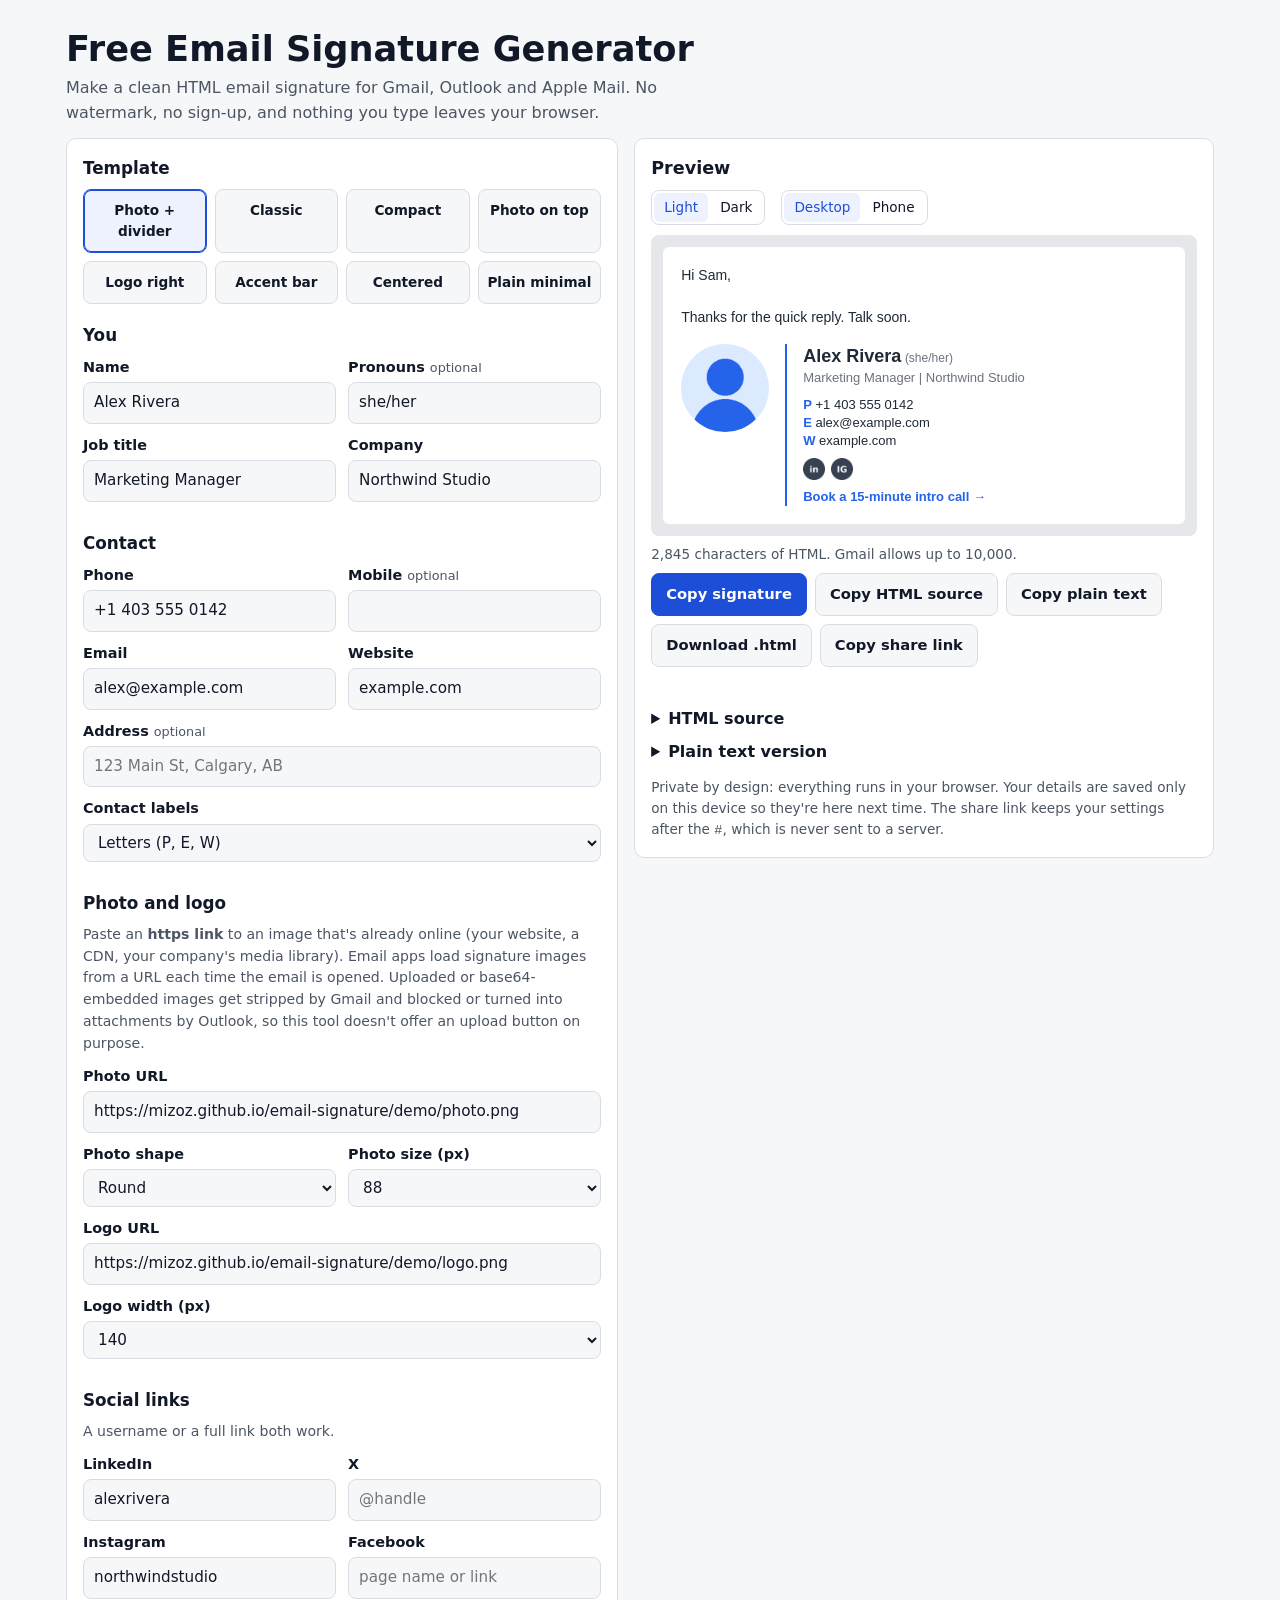
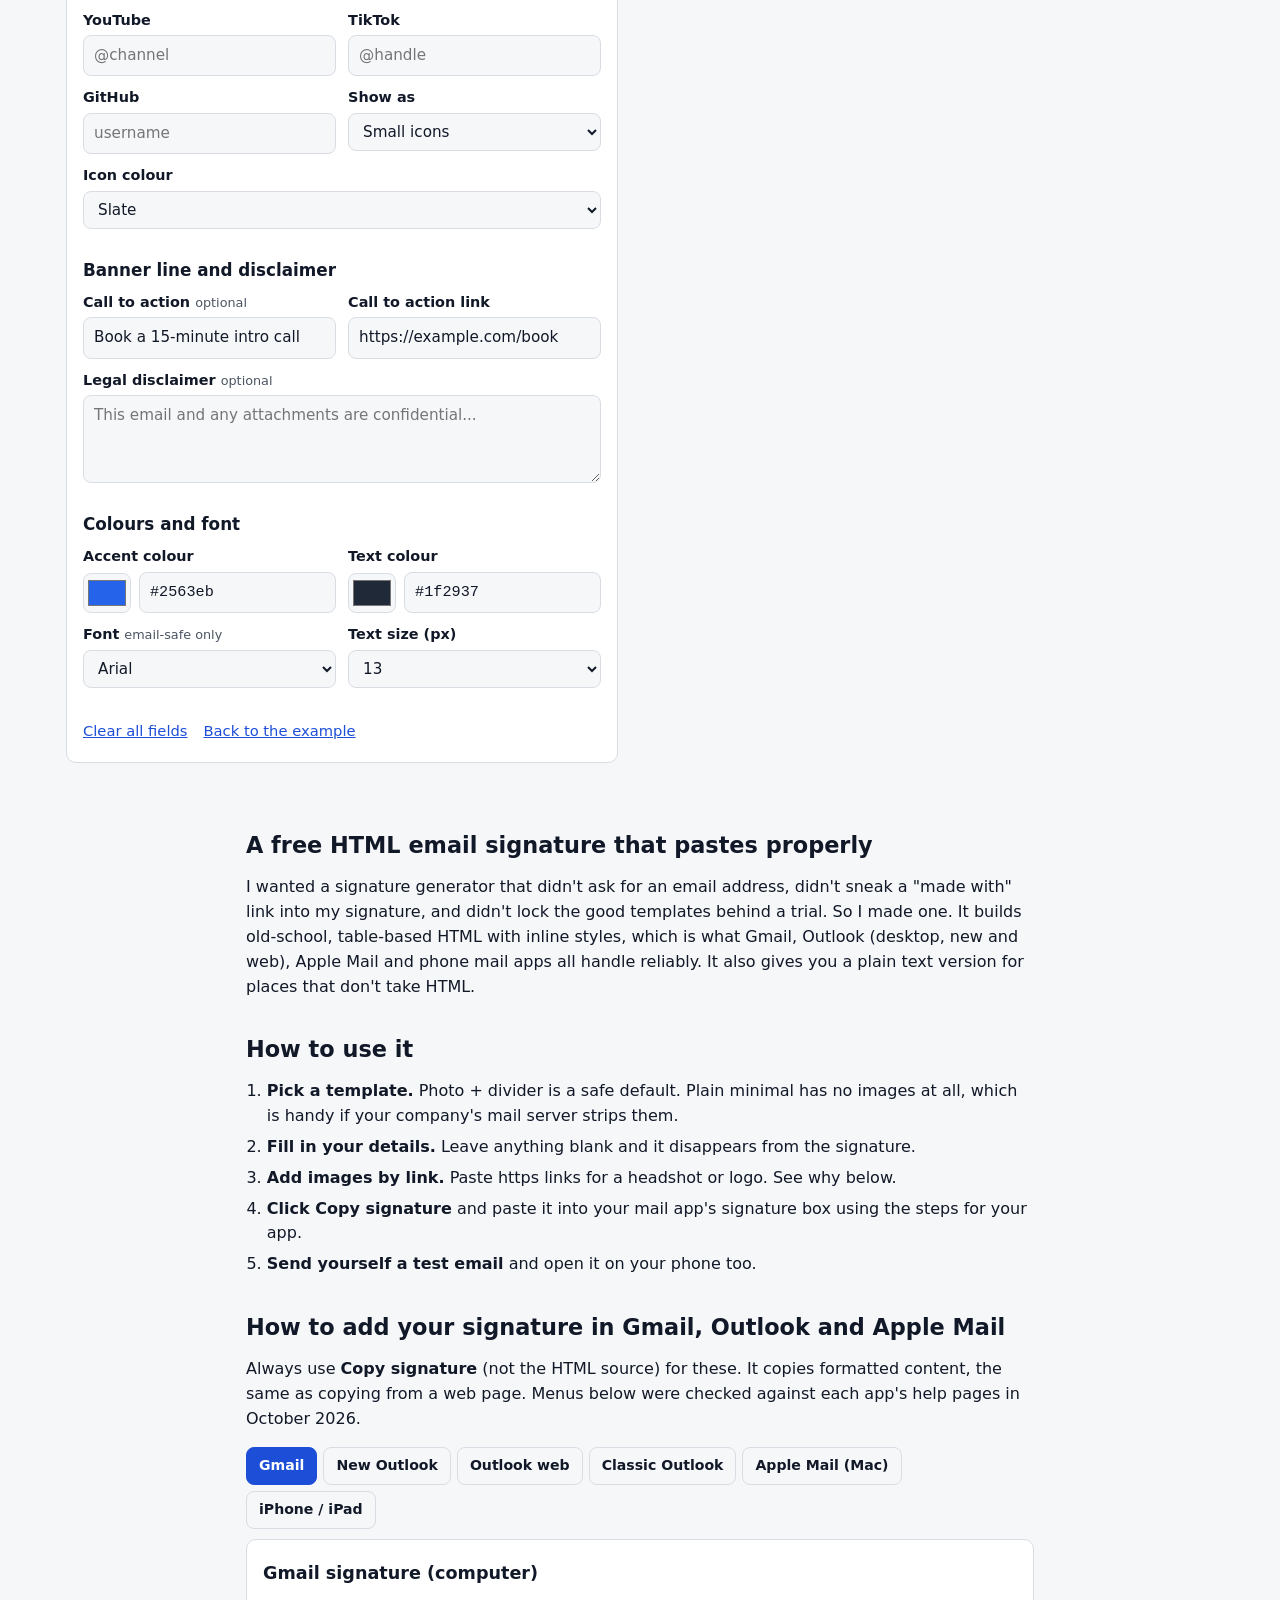
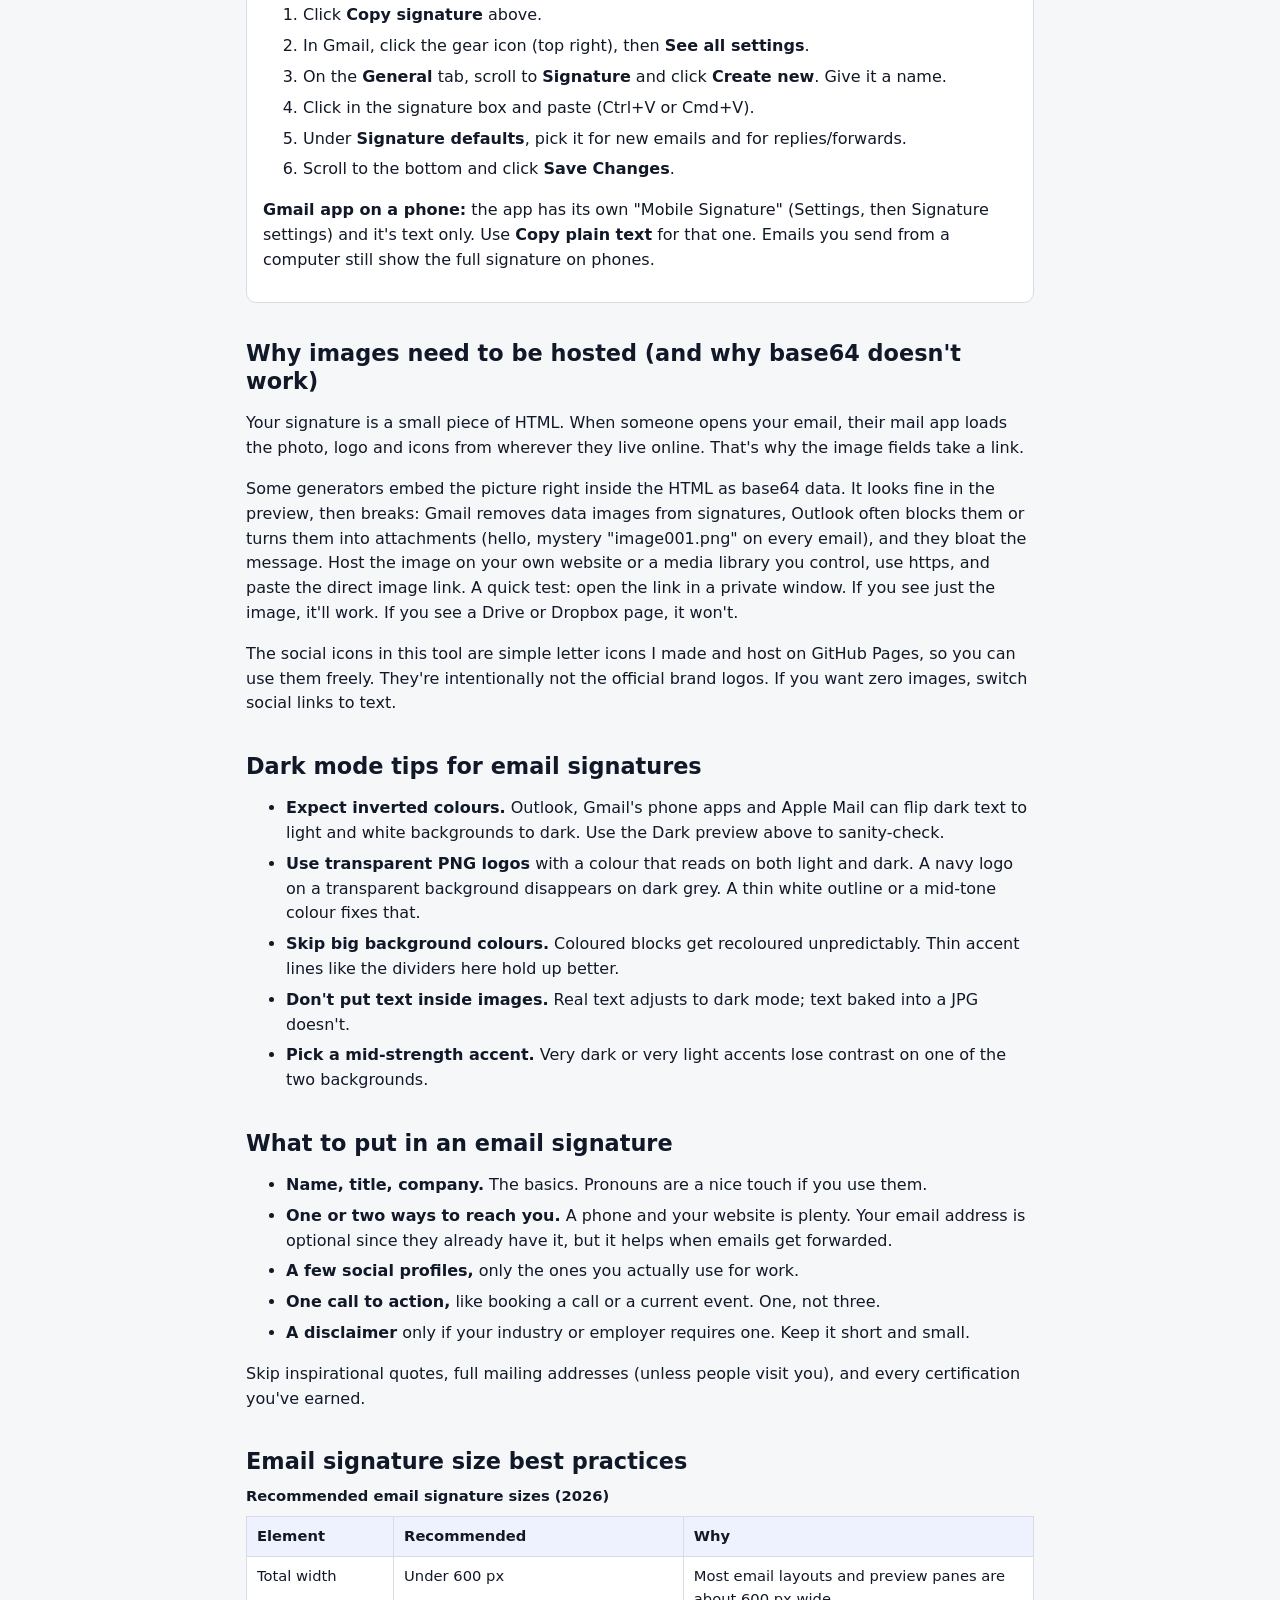
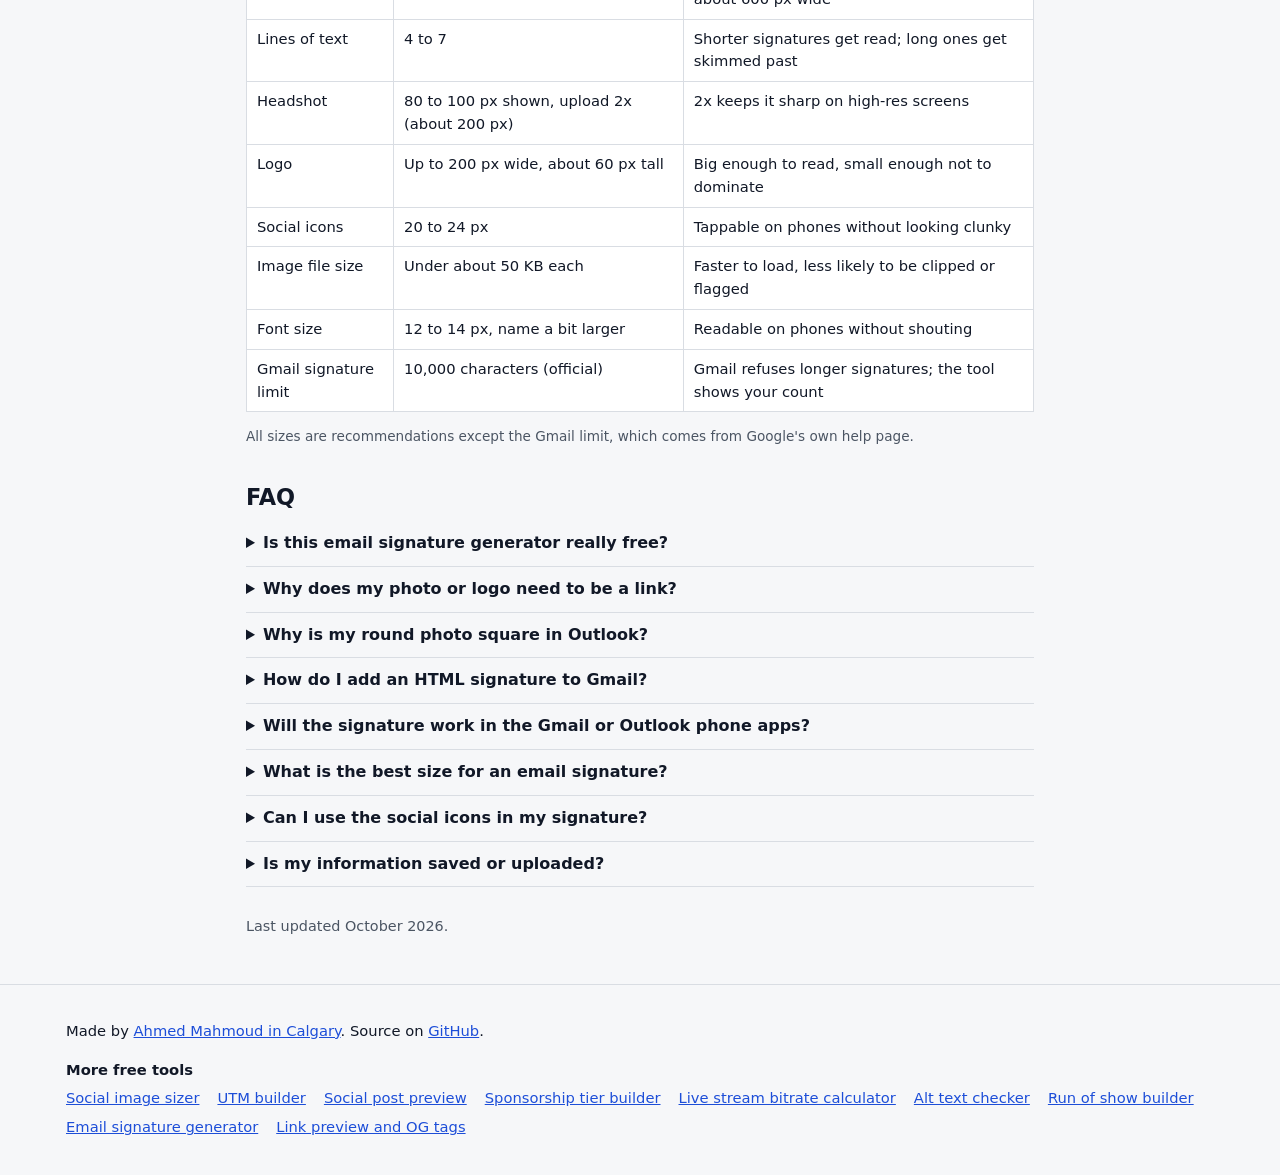
==== index.html @ 36245a52 "first version" ====
<!DOCTYPE html>
<html lang="en">
<head>
<meta charset="utf-8">
<meta name="viewport" content="width=device-width, initial-scale=1">
<title>Free Email Signature Generator for Gmail and Outlook</title>
<meta name="description" content="Free email signature generator. Make an HTML signature for Gmail, Outlook and Apple Mail. 8 templates, no watermark, no sign-up, nothing uploaded.">
<link rel="canonical" href="https://mizoz.github.io/email-signature/">
<meta name="theme-color" content="#2563eb" media="(prefers-color-scheme: light)">
<meta name="theme-color" content="#0f172a" media="(prefers-color-scheme: dark)">
<meta name="color-scheme" content="light dark">
<link rel="icon" href="favicon.svg" type="image/svg+xml">

<meta property="og:type" content="website">
<meta property="og:title" content="Free Email Signature Generator (no watermark, no sign-up)">
<meta property="og:description" content="Make an HTML email signature for Gmail, Outlook and Apple Mail. Copy, paste, done.">
<meta property="og:url" content="https://mizoz.github.io/email-signature/">
<meta property="og:image" content="https://mizoz.github.io/email-signature/og.png">
<meta property="og:image:width" content="1200">
<meta property="og:image:height" content="630">
<meta property="og:image:alt" content="Email Signature Generator: free HTML signatures for Gmail, Outlook and Apple Mail">
<meta name="twitter:card" content="summary_large_image">
<meta name="twitter:title" content="Free Email Signature Generator (no watermark, no sign-up)">
<meta name="twitter:description" content="Make an HTML email signature for Gmail, Outlook and Apple Mail. Copy, paste, done.">
<meta name="twitter:image" content="https://mizoz.github.io/email-signature/og.png">

<link rel="stylesheet" href="style.css">

<script type="application/ld+json">
{
  "@context": "https://schema.org",
  "@graph": [
    {
      "@type": "WebApplication",
      "name": "Email Signature Generator",
      "url": "https://mizoz.github.io/email-signature/",
      "description": "Free email signature generator for Gmail, Outlook and Apple Mail. Table-based HTML signatures with 8 templates, a plain-text version, no watermark and no sign-up. Runs entirely in the browser.",
      "applicationCategory": "BusinessApplication",
      "operatingSystem": "Any",
      "isAccessibleForFree": true,
      "datePublished": "2026-10-21",
      "offers": {"@type": "Offer", "price": "0", "priceCurrency": "CAD"},
      "author": {"@type":"Person","name":"Ahmed Mahmoud","url":"https://mizoz.github.io/","jobTitle":"Founder, FirstShow","address":{"@type":"PostalAddress","addressLocality":"Calgary","addressRegion":"AB","addressCountry":"CA"},"sameAs":["https://github.com/mizoz","https://www.linkedin.com/in/ahmed-m-82ba28169/","https://firstshow.ca"]}
    },
    {
      "@type": "HowTo",
      "name": "How to make an HTML email signature and add it to Gmail or Outlook",
      "step": [
        {"@type": "HowToStep", "name": "Pick a template", "text": "Choose one of the 8 templates. Photo + divider is a good default; Plain minimal has no images at all."},
        {"@type": "HowToStep", "name": "Fill in your details", "text": "Add your name, title, company, phone, email and website. Paste https links for a photo or logo and add social profiles."},
        {"@type": "HowToStep", "name": "Copy the signature", "text": "Click Copy signature. It copies formatted HTML, so it pastes with layout, links and images intact."},
        {"@type": "HowToStep", "name": "Paste it into your mail app", "text": "Open the signature settings in Gmail, Outlook or Apple Mail, paste into the signature box and save."}
      ]
    },
    {
      "@type": "FAQPage",
      "mainEntity": [
        {"@type": "Question", "name": "Is this email signature generator really free?", "acceptedAnswer": {"@type": "Answer", "text": "Yes. No sign-up, no watermark, no \"made with\" link in your signature, no trial. It runs in your browser and nothing you type is sent anywhere."}},
        {"@type": "Question", "name": "Why does my photo or logo need to be a link?", "acceptedAnswer": {"@type": "Answer", "text": "An email signature is HTML, and the image is loaded from a URL every time someone opens your email. Images embedded as base64 data get stripped by Gmail and are blocked or turned into attachments by Outlook. Upload the image somewhere public, like your website, and paste its https link."}},
        {"@type": "Question", "name": "Why is my round photo square in Outlook?", "acceptedAnswer": {"@type": "Answer", "text": "Classic Outlook for Windows renders email with Word, which ignores CSS rounded corners. If the circle matters, crop the photo into a circle yourself and save it as a PNG with a transparent background. Then it looks round everywhere."}},
        {"@type": "Question", "name": "How do I add an HTML signature to Gmail?", "acceptedAnswer": {"@type": "Answer", "text": "Click Copy signature, then in Gmail on a computer go to Settings, See all settings, General, Signature, create a new signature, paste into the box, choose it under Signature defaults and click Save Changes at the bottom. Don't paste the HTML source code; Gmail's box only takes formatted content."}},
        {"@type": "Question", "name": "Will the signature work in the Gmail or Outlook phone apps?", "acceptedAnswer": {"@type": "Answer", "text": "Emails you send from a computer show the full HTML signature on any phone. Sending from the Gmail app uses a separate mobile signature that is plain text, so paste the plain text version there. Outlook mobile and iPhone Mail have their own signature settings too."}},
        {"@type": "Question", "name": "What is the best size for an email signature?", "acceptedAnswer": {"@type": "Answer", "text": "Keep it under 600 pixels wide and around 4 to 7 lines of text. A headshot shown at 80 to 100 pixels and a logo up to about 200 pixels wide are plenty. Gmail caps signatures at 10,000 characters, and the tool shows your count."}},
        {"@type": "Question", "name": "Can I use the social icons in my signature?", "acceptedAnswer": {"@type": "Answer", "text": "Yes. They are simple letter icons I made for this tool, hosted on GitHub Pages, so they are free to use. They are not the official platform logos. If you'd rather avoid images completely, switch social links to text."}},
        {"@type": "Question", "name": "Is my information saved or uploaded?", "acceptedAnswer": {"@type": "Answer", "text": "Nothing is uploaded. Your details are saved only in your own browser's local storage so they are there next time. The share link puts your settings in the part of the URL after the # sign, which browsers never send to the server."}}
      ]
    }
  ]
}
</script>
</head>
<body>
<a class="skip" href="#tool">Skip to the generator</a>
<header class="top">
  <div class="wrap">
    <h1>Free Email Signature Generator</h1>
    <p class="lede">Make a clean HTML email signature for Gmail, Outlook and Apple Mail. No watermark, no sign-up, and nothing you type leaves your browser.</p>
  </div>
</header>

<main id="tool" class="wrap tool">
  <form id="sig-form" class="panel form" autocomplete="on" novalidate>
    <fieldset>
      <legend>Template</legend>
      <div id="templates" class="tpl-grid" role="radiogroup" aria-label="Signature template"></div>
    </fieldset>

    <fieldset>
      <legend>You</legend>
      <div class="grid2">
        <label>Name <input name="name" autocomplete="name"></label>
        <label>Pronouns <span class="opt">optional</span> <input name="pronouns" placeholder="she/her"></label>
        <label>Job title <input name="title" autocomplete="organization-title"></label>
        <label>Company <input name="company" autocomplete="organization"></label>
      </div>
    </fieldset>

    <fieldset>
      <legend>Contact</legend>
      <div class="grid2">
        <label>Phone <input name="phone" type="tel" autocomplete="tel"></label>
        <label>Mobile <span class="opt">optional</span> <input name="mobile" type="tel"></label>
        <label>Email <input name="email" type="email" autocomplete="email"></label>
        <label>Website <input name="website" inputmode="url" placeholder="yourcompany.com"></label>
      </div>
      <label>Address <span class="opt">optional</span> <input name="address" autocomplete="street-address" placeholder="123 Main St, Calgary, AB"></label>
      <label>Contact labels
        <select name="labels">
          <option value="letters">Letters (P, E, W)</option>
          <option value="words">Words (Phone, Email)</option>
          <option value="none">None</option>
        </select>
      </label>
    </fieldset>

    <fieldset>
      <legend>Photo and logo</legend>
      <p class="hint">Paste an <strong>https link</strong> to an image that's already online (your website, a CDN, your company's media library). Email apps load signature images from a URL each time the email is opened. Uploaded or base64-embedded images get stripped by Gmail and blocked or turned into attachments by Outlook, so this tool doesn't offer an upload button on purpose.</p>
      <label>Photo URL <input name="photo" inputmode="url" placeholder="https://yoursite.com/headshot.png"></label>
      <div class="grid2">
        <label>Photo shape
          <select name="photoShape">
            <option value="round">Round</option>
            <option value="rounded">Rounded corners</option>
            <option value="square">Square</option>
          </select>
        </label>
        <label>Photo size (px)
          <select name="photoSize">
            <option value="64">64</option>
            <option value="80">80</option>
            <option value="88">88</option>
            <option value="100">100</option>
            <option value="120">120</option>
          </select>
        </label>
      </div>
      <label>Logo URL <input name="logo" inputmode="url" placeholder="https://yoursite.com/logo.png"></label>
      <label>Logo width (px)
        <select name="logoWidth">
          <option value="80">80</option>
          <option value="100">100</option>
          <option value="120">120</option>
          <option value="140">140</option>
          <option value="160">160</option>
          <option value="200">200</option>
        </select>
      </label>
      <ul id="warnings" class="warn" hidden></ul>
    </fieldset>

    <fieldset>
      <legend>Social links</legend>
      <p class="hint">A username or a full link both work.</p>
      <div class="grid2">
        <label>LinkedIn <input name="linkedin" placeholder="username or link"></label>
        <label>X <input name="x" placeholder="@handle"></label>
        <label>Instagram <input name="instagram" placeholder="@handle"></label>
        <label>Facebook <input name="facebook" placeholder="page name or link"></label>
        <label>YouTube <input name="youtube" placeholder="@channel"></label>
        <label>TikTok <input name="tiktok" placeholder="@handle"></label>
        <label>GitHub <input name="github" placeholder="username"></label>
        <label>Show as
          <select name="socialStyle">
            <option value="icons">Small icons</option>
            <option value="text">Text links</option>
          </select>
        </label>
      </div>
      <label>Icon colour
        <select name="iconColor">
          <option value="slate">Slate</option>
          <option value="black">Black</option>
          <option value="gray">Gray</option>
          <option value="blue">Blue</option>
          <option value="teal">Teal</option>
          <option value="red">Red</option>
          <option value="purple">Purple</option>
        </select>
      </label>
    </fieldset>

    <fieldset>
      <legend>Banner line and disclaimer</legend>
      <div class="grid2">
        <label>Call to action <span class="opt">optional</span> <input name="cta" placeholder="Book a call"></label>
        <label>Call to action link <input name="ctaUrl" inputmode="url" placeholder="https://..."></label>
      </div>
      <label>Legal disclaimer <span class="opt">optional</span>
        <textarea name="disclaimer" rows="3" placeholder="This email and any attachments are confidential..."></textarea>
      </label>
    </fieldset>

    <fieldset>
      <legend>Colours and font</legend>
      <div class="grid2">
        <div class="colour">
          <label for="accent">Accent colour</label>
          <div class="row"><input type="color" id="accent" name="accent"><input id="accent-hex" aria-label="Accent colour hex code" maxlength="7" spellcheck="false"></div>
        </div>
        <div class="colour">
          <label for="text">Text colour</label>
          <div class="row"><input type="color" id="text" name="text"><input id="text-hex" aria-label="Text colour hex code" maxlength="7" spellcheck="false"></div>
        </div>
        <label>Font <span class="opt">email-safe only</span>
          <select name="font">
            <option value="arial">Arial</option>
            <option value="helvetica">Helvetica</option>
            <option value="verdana">Verdana</option>
            <option value="tahoma">Tahoma</option>
            <option value="trebuchet">Trebuchet MS</option>
            <option value="georgia">Georgia</option>
            <option value="times">Times New Roman</option>
            <option value="courier">Courier New</option>
          </select>
        </label>
        <label>Text size (px)
          <select name="size">
            <option value="12">12</option>
            <option value="13">13</option>
            <option value="14">14</option>
            <option value="15">15</option>
          </select>
        </label>
      </div>
    </fieldset>
    <div class="small-actions">
      <button type="button" id="clear" class="link">Clear all fields</button>
      <button type="button" id="reset" class="link">Back to the example</button>
    </div>
  </form>

  <section class="panel out" aria-labelledby="pv-h">
    <div class="sticky">
      <h2 id="pv-h" class="pv-title">Preview</h2>
      <div class="pv-tools">
        <fieldset class="seg"><legend class="sr">Preview background</legend>
          <label><input type="radio" name="pv-bg" value="light" checked> Light</label>
          <label><input type="radio" name="pv-bg" value="dark"> Dark</label>
        </fieldset>
        <fieldset class="seg"><legend class="sr">Preview width</legend>
          <label><input type="radio" name="pv-w" value="desktop" checked> Desktop</label>
          <label><input type="radio" name="pv-w" value="mobile"> Phone</label>
        </fieldset>
      </div>
      <div id="preview-frame" class="pv-frame">
        <div class="pv-mail">
          <p class="pv-body">Hi Sam,<br><br>Thanks for the quick reply. Talk soon.</p>
          <div id="preview"></div>
        </div>
      </div>
      <p id="size-note" class="note"></p>
      <div class="actions">
        <button type="button" id="copy-rich" class="primary">Copy signature</button>
        <button type="button" id="copy-html">Copy HTML source</button>
        <button type="button" id="copy-text">Copy plain text</button>
        <button type="button" id="download">Download .html</button>
        <button type="button" id="share">Copy share link</button>
      </div>
      <p id="status" class="status" role="status" aria-live="polite"></p>
      <details>
        <summary>HTML source</summary>
        <label class="sr" for="html-out">HTML source</label>
        <textarea id="html-out" rows="7" readonly spellcheck="false"></textarea>
      </details>
      <details>
        <summary>Plain text version</summary>
        <label class="sr" for="text-out">Plain text version</label>
        <textarea id="text-out" rows="7" readonly spellcheck="false"></textarea>
      </details>
      <p class="privacy">Private by design: everything runs in your browser. Your details are saved only on this device so they're here next time. The share link keeps your settings after the <code>#</code>, which is never sent to a server.</p>
    </div>
  </section>
</main>

<article class="wrap content">
  <section>
    <h2>A free HTML email signature that pastes properly</h2>
    <p>I wanted a signature generator that didn't ask for an email address, didn't sneak a "made with" link into my signature, and didn't lock the good templates behind a trial. So I made one. It builds old-school, table-based HTML with inline styles, which is what Gmail, Outlook (desktop, new and web), Apple Mail and phone mail apps all handle reliably. It also gives you a plain text version for places that don't take HTML.</p>
  </section>

  <section>
    <h2>How to use it</h2>
    <ol class="steps">
      <li><strong>Pick a template.</strong> Photo + divider is a safe default. Plain minimal has no images at all, which is handy if your company's mail server strips them.</li>
      <li><strong>Fill in your details.</strong> Leave anything blank and it disappears from the signature.</li>
      <li><strong>Add images by link.</strong> Paste https links for a headshot or logo. See why below.</li>
      <li><strong>Click Copy signature</strong> and paste it into your mail app's signature box using the steps for your app.</li>
      <li><strong>Send yourself a test email</strong> and open it on your phone too.</li>
    </ol>
  </section>

  <section id="install">
    <h2>How to add your signature in Gmail, Outlook and Apple Mail</h2>
    <p>Always use <strong>Copy signature</strong> (not the HTML source) for these. It copies formatted content, the same as copying from a web page. Menus below were checked against each app's help pages in October 2026.</p>
    <div class="tabs" role="tablist" aria-label="Mail app">
      <button role="tab" id="tab-gmail" aria-controls="p-gmail" aria-selected="true">Gmail</button>
      <button role="tab" id="tab-newol" aria-controls="p-newol" aria-selected="false" tabindex="-1">New Outlook</button>
      <button role="tab" id="tab-olweb" aria-controls="p-olweb" aria-selected="false" tabindex="-1">Outlook web</button>
      <button role="tab" id="tab-classic" aria-controls="p-classic" aria-selected="false" tabindex="-1">Classic Outlook</button>
      <button role="tab" id="tab-macmail" aria-controls="p-macmail" aria-selected="false" tabindex="-1">Apple Mail (Mac)</button>
      <button role="tab" id="tab-ios" aria-controls="p-ios" aria-selected="false" tabindex="-1">iPhone / iPad</button>
    </div>
    <div class="tabpanel" role="tabpanel" id="p-gmail" aria-labelledby="tab-gmail">
      <h3>Gmail signature (computer)</h3>
      <ol>
        <li>Click <strong>Copy signature</strong> above.</li>
        <li>In Gmail, click the gear icon (top right), then <strong>See all settings</strong>.</li>
        <li>On the <strong>General</strong> tab, scroll to <strong>Signature</strong> and click <strong>Create new</strong>. Give it a name.</li>
        <li>Click in the signature box and paste (Ctrl+V or Cmd+V).</li>
        <li>Under <strong>Signature defaults</strong>, pick it for new emails and for replies/forwards.</li>
        <li>Scroll to the bottom and click <strong>Save Changes</strong>.</li>
      </ol>
      <p><strong>Gmail app on a phone:</strong> the app has its own "Mobile Signature" (Settings, then Signature settings) and it's text only. Use <strong>Copy plain text</strong> for that one. Emails you send from a computer still show the full signature on phones.</p>
    </div>
    <div class="tabpanel" role="tabpanel" id="p-newol" aria-labelledby="tab-newol" hidden>
      <h3>New Outlook for Windows</h3>
      <ol>
        <li>Click <strong>Copy signature</strong> above.</li>
        <li>In Outlook, click <strong>Settings</strong> (the gear icon), then <strong>Accounts</strong> &gt; <strong>Signatures</strong>.</li>
        <li>If you have more than one account, choose the right one.</li>
        <li>Click <strong>Add signature</strong>, name it, and paste into the editing box.</li>
        <li>Pick it as the default for new messages and replies/forwards.</li>
        <li>Click <strong>Save</strong>.</li>
      </ol>
    </div>
    <div class="tabpanel" role="tabpanel" id="p-olweb" aria-labelledby="tab-olweb" hidden>
      <h3>Outlook on the web (Outlook.com and Microsoft 365)</h3>
      <ol>
        <li>Click <strong>Copy signature</strong> above.</li>
        <li>Click <strong>Settings</strong> (the gear icon at the top), then <strong>Accounts</strong> &gt; <strong>Signatures</strong>.</li>
        <li>Click <strong>Add signature</strong>, name it, and paste into the editing box.</li>
        <li>Choose your default signatures for new messages and replies/forwards.</li>
        <li>Click <strong>Save</strong>.</li>
      </ol>
      <p>New Outlook and Outlook on the web share the same signature screen, so a signature you set up in one usually shows up in the other for the same account.</p>
    </div>
    <div class="tabpanel" role="tabpanel" id="p-classic" aria-labelledby="tab-classic" hidden>
      <h3>Classic Outlook for Windows</h3>
      <ol>
        <li>Click <strong>Copy signature</strong> above.</li>
        <li>In Outlook, open a new email.</li>
        <li>On the <strong>Message</strong> tab, click <strong>Signature</strong> &gt; <strong>Signatures</strong>.</li>
        <li>Under <strong>Select signature to edit</strong>, click <strong>New</strong> and name it.</li>
        <li>Paste into the <strong>Edit signature</strong> box.</li>
        <li>Under <strong>Choose default signature</strong>, pick the account and set it for new messages and replies/forwards.</li>
        <li>Click <strong>OK</strong>.</li>
      </ol>
      <p>Classic Outlook ignores rounded corners, so round photos show square. Use a photo that's already cropped into a circle (transparent PNG) if that matters to you.</p>
    </div>
    <div class="tabpanel" role="tabpanel" id="p-macmail" aria-labelledby="tab-macmail" hidden>
      <h3>Apple Mail on a Mac</h3>
      <ol>
        <li>Click <strong>Download .html</strong>, open the file in Safari, press Cmd+A then Cmd+C. (Copy signature from this page works too, but copying from Safari is the most reliable for Mail.)</li>
        <li>In Mail, choose <strong>Mail</strong> &gt; <strong>Settings</strong>, then click <strong>Signatures</strong>.</li>
        <li>Select your account in the left column.</li>
        <li>Click the <strong>+</strong> button under the middle column and name the signature.</li>
        <li>Untick <strong>Always match my default message font</strong>, otherwise Mail swaps your fonts.</li>
        <li>Paste into the right column and close the window. Mail saves it right away.</li>
      </ol>
    </div>
    <div class="tabpanel" role="tabpanel" id="p-ios" aria-labelledby="tab-ios" hidden>
      <h3>iPhone and iPad Mail</h3>
      <ol>
        <li>Open this page on your iPhone, tap <strong>Copy signature</strong> (or email yourself the signature and copy it from that email).</li>
        <li>Open <strong>Settings</strong> &gt; <strong>Apps</strong> &gt; <strong>Mail</strong> &gt; <strong>Signature</strong>. (On iOS 17 and older it's Settings &gt; Mail &gt; Signature.)</li>
        <li>Choose <strong>All Accounts</strong> or <strong>Per Account</strong>, clear the default "Sent from my iPhone" and paste.</li>
        <li>If the formatting collapses, shake the phone right after pasting and tap <strong>Undo Change Attributes</strong>. That restores the layout.</li>
        <li>Tap back to save.</li>
      </ol>
    </div>
  </section>

  <section>
    <h2>Why images need to be hosted (and why base64 doesn't work)</h2>
    <p>Your signature is a small piece of HTML. When someone opens your email, their mail app loads the photo, logo and icons from wherever they live online. That's why the image fields take a link.</p>
    <p>Some generators embed the picture right inside the HTML as base64 data. It looks fine in the preview, then breaks: Gmail removes data images from signatures, Outlook often blocks them or turns them into attachments (hello, mystery "image001.png" on every email), and they bloat the message. Host the image on your own website or a media library you control, use https, and paste the direct image link. A quick test: open the link in a private window. If you see just the image, it'll work. If you see a Drive or Dropbox page, it won't.</p>
    <p>The social icons in this tool are simple letter icons I made and host on GitHub Pages, so you can use them freely. They're intentionally not the official brand logos. If you want zero images, switch social links to text.</p>
  </section>

  <section>
    <h2>Dark mode tips for email signatures</h2>
    <ul>
      <li><strong>Expect inverted colours.</strong> Outlook, Gmail's phone apps and Apple Mail can flip dark text to light and white backgrounds to dark. Use the Dark preview above to sanity-check.</li>
      <li><strong>Use transparent PNG logos</strong> with a colour that reads on both light and dark. A navy logo on a transparent background disappears on dark grey. A thin white outline or a mid-tone colour fixes that.</li>
      <li><strong>Skip big background colours.</strong> Coloured blocks get recoloured unpredictably. Thin accent lines like the dividers here hold up better.</li>
      <li><strong>Don't put text inside images.</strong> Real text adjusts to dark mode; text baked into a JPG doesn't.</li>
      <li><strong>Pick a mid-strength accent.</strong> Very dark or very light accents lose contrast on one of the two backgrounds.</li>
    </ul>
  </section>

  <section>
    <h2>What to put in an email signature</h2>
    <ul>
      <li><strong>Name, title, company.</strong> The basics. Pronouns are a nice touch if you use them.</li>
      <li><strong>One or two ways to reach you.</strong> A phone and your website is plenty. Your email address is optional since they already have it, but it helps when emails get forwarded.</li>
      <li><strong>A few social profiles,</strong> only the ones you actually use for work.</li>
      <li><strong>One call to action,</strong> like booking a call or a current event. One, not three.</li>
      <li><strong>A disclaimer</strong> only if your industry or employer requires one. Keep it short and small.</li>
    </ul>
    <p>Skip inspirational quotes, full mailing addresses (unless people visit you), and every certification you've earned.</p>
  </section>

  <section>
    <h2>Email signature size best practices</h2>
    <div class="table-wrap">
      <table class="ref">
        <caption>Recommended email signature sizes (2026)</caption>
        <thead><tr><th scope="col">Element</th><th scope="col">Recommended</th><th scope="col">Why</th></tr></thead>
        <tbody>
          <tr><td>Total width</td><td>Under 600 px</td><td>Most email layouts and preview panes are about 600 px wide</td></tr>
          <tr><td>Lines of text</td><td>4 to 7</td><td>Shorter signatures get read; long ones get skimmed past</td></tr>
          <tr><td>Headshot</td><td>80 to 100 px shown, upload 2x (about 200 px)</td><td>2x keeps it sharp on high-res screens</td></tr>
          <tr><td>Logo</td><td>Up to 200 px wide, about 60 px tall</td><td>Big enough to read, small enough not to dominate</td></tr>
          <tr><td>Social icons</td><td>20 to 24 px</td><td>Tappable on phones without looking clunky</td></tr>
          <tr><td>Image file size</td><td>Under about 50 KB each</td><td>Faster to load, less likely to be clipped or flagged</td></tr>
          <tr><td>Font size</td><td>12 to 14 px, name a bit larger</td><td>Readable on phones without shouting</td></tr>
          <tr><td>Gmail signature limit</td><td>10,000 characters (official)</td><td>Gmail refuses longer signatures; the tool shows your count</td></tr>
        </tbody>
      </table>
    </div>
    <p class="small">All sizes are recommendations except the Gmail limit, which comes from Google's own help page.</p>
  </section>

  <section id="faq">
    <h2>FAQ</h2>
    <details><summary>Is this email signature generator really free?</summary><p>Yes. No sign-up, no watermark, no "made with" link in your signature, no trial. It runs in your browser and nothing you type is sent anywhere.</p></details>
    <details><summary>Why does my photo or logo need to be a link?</summary><p>An email signature is HTML, and the image is loaded from a URL every time someone opens your email. Images embedded as base64 data get stripped by Gmail and are blocked or turned into attachments by Outlook. Upload the image somewhere public, like your website, and paste its https link.</p></details>
    <details><summary>Why is my round photo square in Outlook?</summary><p>Classic Outlook for Windows renders email with Word, which ignores CSS rounded corners. If the circle matters, crop the photo into a circle yourself and save it as a PNG with a transparent background. Then it looks round everywhere.</p></details>
    <details><summary>How do I add an HTML signature to Gmail?</summary><p>Click Copy signature, then in Gmail on a computer go to Settings, See all settings, General, Signature, create a new signature, paste into the box, choose it under Signature defaults and click Save Changes at the bottom. Don't paste the HTML source code; Gmail's box only takes formatted content.</p></details>
    <details><summary>Will the signature work in the Gmail or Outlook phone apps?</summary><p>Emails you send from a computer show the full HTML signature on any phone. Sending from the Gmail app uses a separate mobile signature that is plain text, so paste the plain text version there. Outlook mobile and iPhone Mail have their own signature settings too.</p></details>
    <details><summary>What is the best size for an email signature?</summary><p>Keep it under 600 pixels wide and around 4 to 7 lines of text. A headshot shown at 80 to 100 pixels and a logo up to about 200 pixels wide are plenty. Gmail caps signatures at 10,000 characters, and the tool shows your count.</p></details>
    <details><summary>Can I use the social icons in my signature?</summary><p>Yes. They are simple letter icons I made for this tool, hosted on GitHub Pages, so they are free to use. They are not the official platform logos. If you'd rather avoid images completely, switch social links to text.</p></details>
    <details><summary>Is my information saved or uploaded?</summary><p>Nothing is uploaded. Your details are saved only in your own browser's local storage so they are there next time. The share link puts your settings in the part of the URL after the # sign, which browsers never send to the server.</p></details>
  </section>

  <p class="updated">Last updated October 2026.</p>
</article>

<footer class="foot">
  <div class="wrap">
    <p>Made by <a href="https://mizoz.github.io/">Ahmed Mahmoud in Calgary</a>. Source on <a href="https://github.com/mizoz/email-signature">GitHub</a>.</p>
    <p class="more-h">More free tools</p>
    <ul class="more">
      <li><a href="https://mizoz.github.io/social-image-sizer/">Social image sizer</a></li>
      <li><a href="https://mizoz.github.io/utm-builder/">UTM builder</a></li>
      <li><a href="https://mizoz.github.io/post-preview/">Social post preview</a></li>
      <li><a href="https://mizoz.github.io/sponsorship-builder/">Sponsorship tier builder</a></li>
      <li><a href="https://mizoz.github.io/stream-calc/">Live stream bitrate calculator</a></li>
      <li><a href="https://mizoz.github.io/alt-text-checker/">Alt text checker</a></li>
      <li><a href="https://mizoz.github.io/run-of-show/">Run of show builder</a></li>
      <li><a href="https://mizoz.github.io/email-signature/" aria-current="page">Email signature generator</a></li>
      <li><a href="https://mizoz.github.io/og-preview/">Link preview and OG tags</a></li>
    </ul>
  </div>
</footer>
<script src="app.js" defer></script>
</body>
</html>
---- style.css ----
:root {
  --bg: #f6f7f9;
  --panel: #ffffff;
  --ink: #111827;
  --muted: #4b5563;
  --line: #d9dde3;
  --accent: #1d4ed8;
  --accent-ink: #ffffff;
  --soft: #eef2ff;
  --warn-bg: #fff7ed;
  --warn-ink: #9a3412;
  --focus: #f59e0b;
  --radius: 10px;
  color-scheme: light dark;
}
@media (prefers-color-scheme: dark) {
  :root {
    --bg: #0b1120;
    --panel: #111a2e;
    --ink: #e5e7eb;
    --muted: #a3acb9;
    --line: #2a3550;
    --accent: #60a5fa;
    --accent-ink: #0b1120;
    --soft: #1a2540;
    --warn-bg: #3a2210;
    --warn-ink: #fdba74;
  }
}

* { box-sizing: border-box; }
html { -webkit-text-size-adjust: 100%; }
body {
  margin: 0;
  background: var(--bg);
  color: var(--ink);
  font: 16px/1.55 system-ui, -apple-system, "Segoe UI", Roboto, Arial, sans-serif;
}
a { color: var(--accent); }
:focus-visible { outline: 3px solid var(--focus); outline-offset: 2px; }
.sr { position: absolute; width: 1px; height: 1px; overflow: hidden; clip: rect(0 0 0 0); white-space: nowrap; }
.skip { position: absolute; left: -999px; top: 8px; background: var(--panel); padding: 8px 12px; z-index: 10; }
.skip:focus { left: 8px; }

.wrap { max-width: 1180px; margin: 0 auto; padding: 0 16px; }
.top { padding: 28px 0 12px; }
.top h1 { margin: 0 0 6px; font-size: clamp(1.6rem, 4vw, 2.2rem); line-height: 1.2; }
.lede { margin: 0; color: var(--muted); max-width: 62ch; }

.tool { display: grid; gap: 16px; padding-bottom: 32px; }
@media (min-width: 960px) {
  .tool { grid-template-columns: minmax(0, 1fr) minmax(0, 1.05fr); align-items: start; }
  .sticky { position: sticky; top: 12px; }
}
.panel { background: var(--panel); border: 1px solid var(--line); border-radius: var(--radius); padding: 16px; min-width: 0; }

fieldset { border: 0; margin: 0 0 18px; padding: 0; min-width: 0; }
legend { font-weight: 700; font-size: 1.05rem; margin-bottom: 8px; padding: 0; }
label { display: block; font-size: 0.9rem; font-weight: 600; margin-bottom: 10px; }
.opt { font-weight: 400; color: var(--muted); font-size: 0.8rem; }
input, select, textarea {
  display: block; width: 100%; margin-top: 4px;
  font: inherit; font-weight: 400; font-size: 0.95rem;
  color: var(--ink); background: var(--bg);
  border: 1px solid var(--line); border-radius: 8px; padding: 8px 10px;
}
textarea { resize: vertical; }
.grid2 { display: grid; gap: 0 12px; }
@media (min-width: 520px) { .grid2 { grid-template-columns: 1fr 1fr; } }
.hint { margin: 0 0 10px; font-size: 0.88rem; color: var(--muted); }

.colour { margin-bottom: 10px; }
.colour > label { margin-bottom: 0; }
.colour .row { display: flex; gap: 8px; align-items: center; }
.colour input[type="color"] { width: 48px; height: 40px; padding: 2px; flex: none; cursor: pointer; }
.colour input[type="text"], .colour input:not([type]) { font-family: ui-monospace, Menlo, Consolas, monospace; }

.tpl-grid { display: grid; grid-template-columns: repeat(2, minmax(0, 1fr)); gap: 8px; }
@media (min-width: 520px) { .tpl-grid { grid-template-columns: repeat(4, minmax(0, 1fr)); } }
.tpl-card {
  position: relative; margin: 0; padding: 10px 8px; text-align: center;
  border: 1px solid var(--line); border-radius: 8px; cursor: pointer;
  font-size: 0.85rem; background: var(--bg);
}
.tpl-card input { position: absolute; opacity: 0; width: 1px; height: 1px; margin: 0; }
.tpl-card.on { border-color: var(--accent); background: var(--soft); box-shadow: inset 0 0 0 1px var(--accent); }
.tpl-card:has(input:focus-visible) { outline: 3px solid var(--focus); outline-offset: 2px; }

.warn { background: var(--warn-bg); color: var(--warn-ink); border-radius: 8px; padding: 10px 12px 10px 28px; font-size: 0.88rem; margin: 6px 0 0; }
.small-actions { display: flex; gap: 16px; flex-wrap: wrap; }

button {
  font: inherit; font-size: 0.92rem; font-weight: 600;
  padding: 9px 14px; border-radius: 8px; cursor: pointer;
  border: 1px solid var(--line); background: var(--bg); color: var(--ink);
}
button:hover { border-color: var(--accent); }
button.primary { background: var(--accent); color: var(--accent-ink); border-color: var(--accent); }
button.link { background: none; border: 0; padding: 4px 0; color: var(--accent); text-decoration: underline; font-weight: 500; }

.pv-title { margin: 0 0 8px; font-size: 1.1rem; }
.pv-tools { display: flex; flex-wrap: wrap; gap: 8px 16px; margin-bottom: 10px; }
.seg { display: flex; gap: 2px; margin: 0; border: 1px solid var(--line); border-radius: 8px; padding: 2px; }
.seg label { margin: 0; font-weight: 500; font-size: 0.85rem; padding: 4px 10px; border-radius: 6px; cursor: pointer; }
.seg input { position: absolute; opacity: 0; width: 1px; height: 1px; }
.seg label:has(input:checked) { background: var(--soft); color: var(--accent); }
.seg label:has(input:focus-visible) { outline: 3px solid var(--focus); }

.pv-frame { background: #e5e7eb; border-radius: 8px; padding: 12px; overflow-x: auto; }
.pv-mail { background: #ffffff; color: #1f2937; border-radius: 6px; padding: 18px; margin: 0 auto; max-width: 100%; }
.pv-frame.narrow .pv-mail { max-width: 360px; }
.pv-frame.dark { background: #000000; }
.pv-frame.dark .pv-mail { background: #1e1e1e; color: #e5e5e5; }
.pv-body { margin: 0 0 16px; font: 14px/1.5 Arial, Helvetica, sans-serif; }
#preview { overflow-x: auto; }

.note { font-size: 0.85rem; color: var(--muted); margin: 8px 0; }
.note.bad { color: #b91c1c; font-weight: 600; }
.actions { display: flex; flex-wrap: wrap; gap: 8px; }
.status { min-height: 1.5em; margin: 8px 0; font-weight: 600; color: var(--accent); }
details { margin: 8px 0; }
summary { cursor: pointer; font-weight: 600; }
details textarea { font-family: ui-monospace, Menlo, Consolas, monospace; font-size: 0.8rem; }
.privacy { font-size: 0.85rem; color: var(--muted); margin: 12px 0 0; }

.content { max-width: 820px; padding-bottom: 32px; }
.content h2 { font-size: 1.4rem; margin: 36px 0 10px; line-height: 1.25; }
.content h3 { font-size: 1.1rem; margin: 6px 0 8px; }
.content li { margin-bottom: 6px; }
.steps { padding-left: 1.3em; }

.tabs { display: flex; flex-wrap: wrap; gap: 6px; margin: 14px 0 0; }
.tabs [role="tab"] { font-size: 0.88rem; padding: 7px 12px; }
.tabs [role="tab"][aria-selected="true"] { background: var(--accent); color: var(--accent-ink); border-color: var(--accent); }
.tabpanel { border: 1px solid var(--line); border-radius: var(--radius); background: var(--panel); padding: 14px 16px; margin-top: 10px; }

.table-wrap { overflow-x: auto; }
.ref { width: 100%; border-collapse: collapse; font-size: 0.92rem; background: var(--panel); }
.ref caption { text-align: left; font-weight: 600; padding: 0 0 8px; }
.ref th, .ref td { border: 1px solid var(--line); padding: 8px 10px; text-align: left; vertical-align: top; }
.ref th { background: var(--soft); }
.small { font-size: 0.85rem; color: var(--muted); }
#faq details { border-bottom: 1px solid var(--line); padding: 10px 0; margin: 0; }
#faq details p { margin: 8px 0 0; }
.updated { color: var(--muted); font-size: 0.9rem; margin-top: 28px; }

.foot { border-top: 1px solid var(--line); padding: 20px 0 36px; font-size: 0.92rem; }
.more-h { font-weight: 700; margin: 16px 0 6px; }
.more { list-style: none; padding: 0; margin: 0; display: flex; flex-wrap: wrap; gap: 6px 18px; }
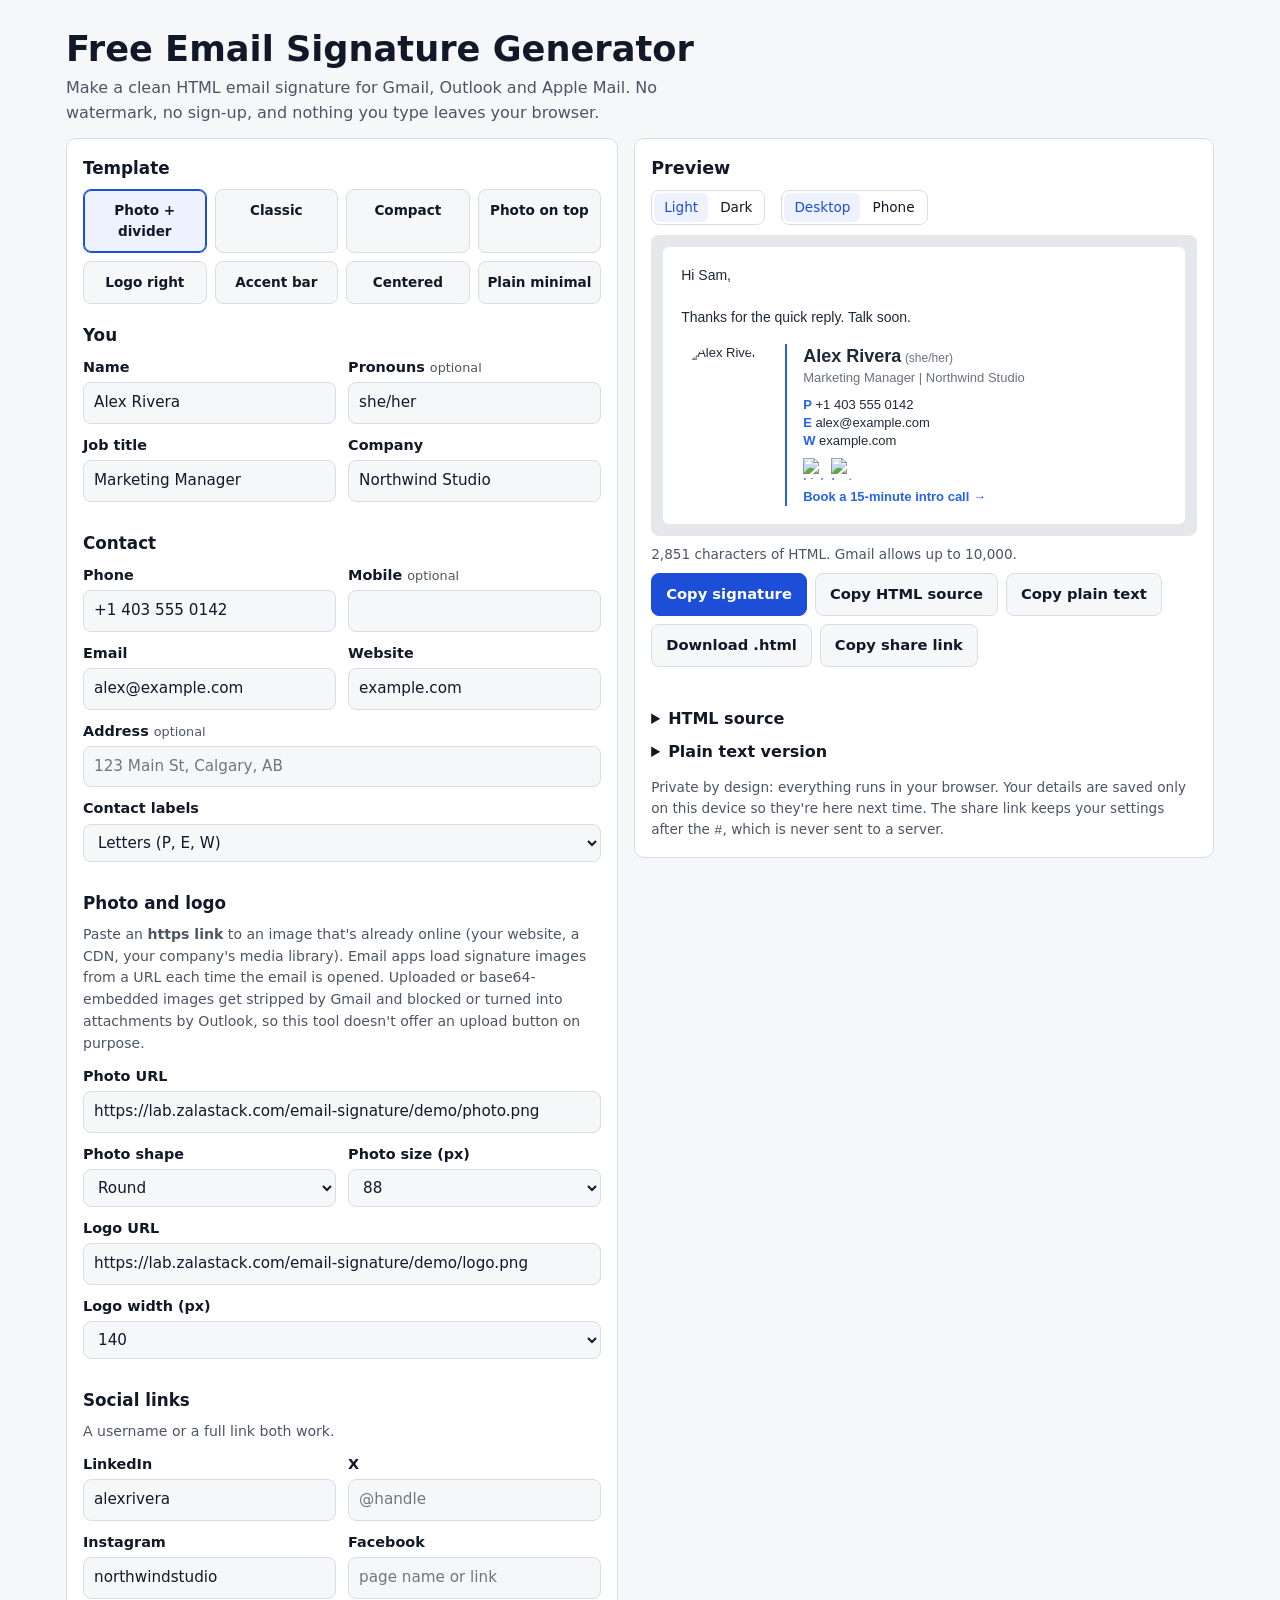
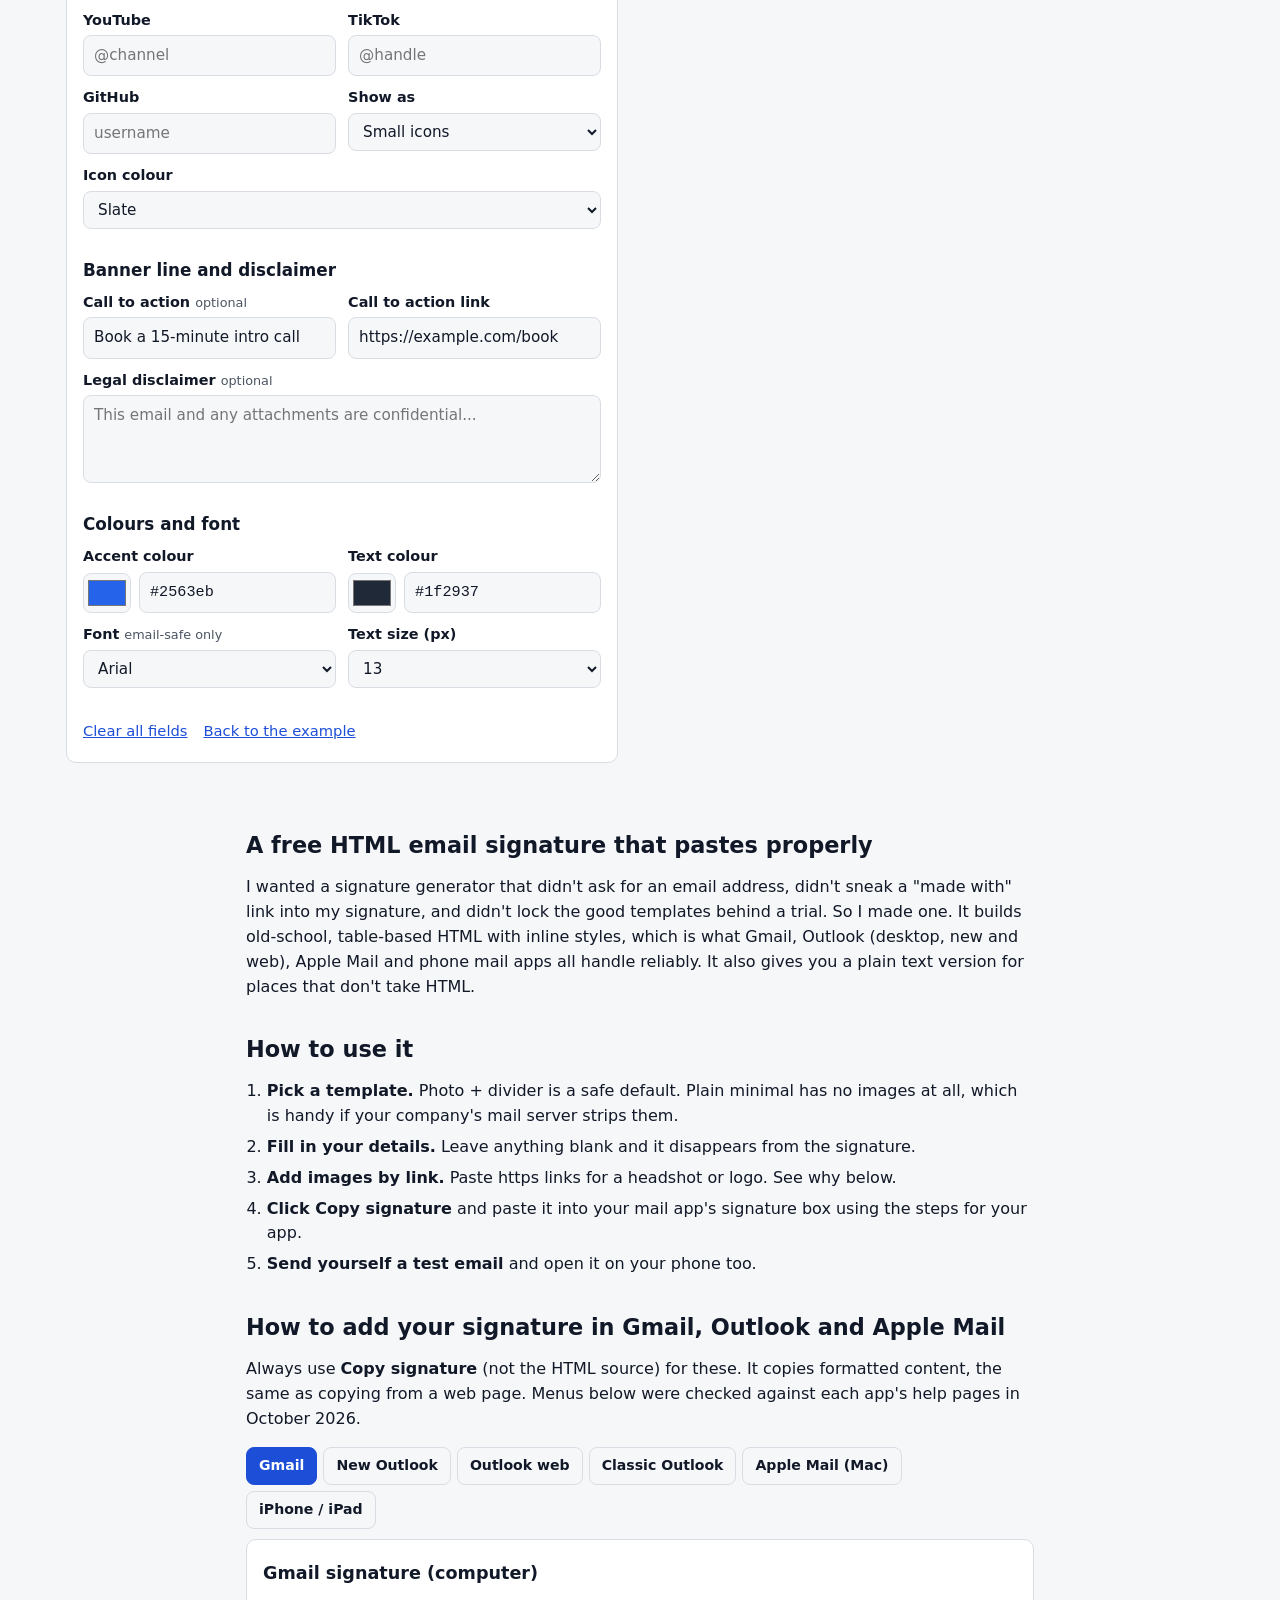
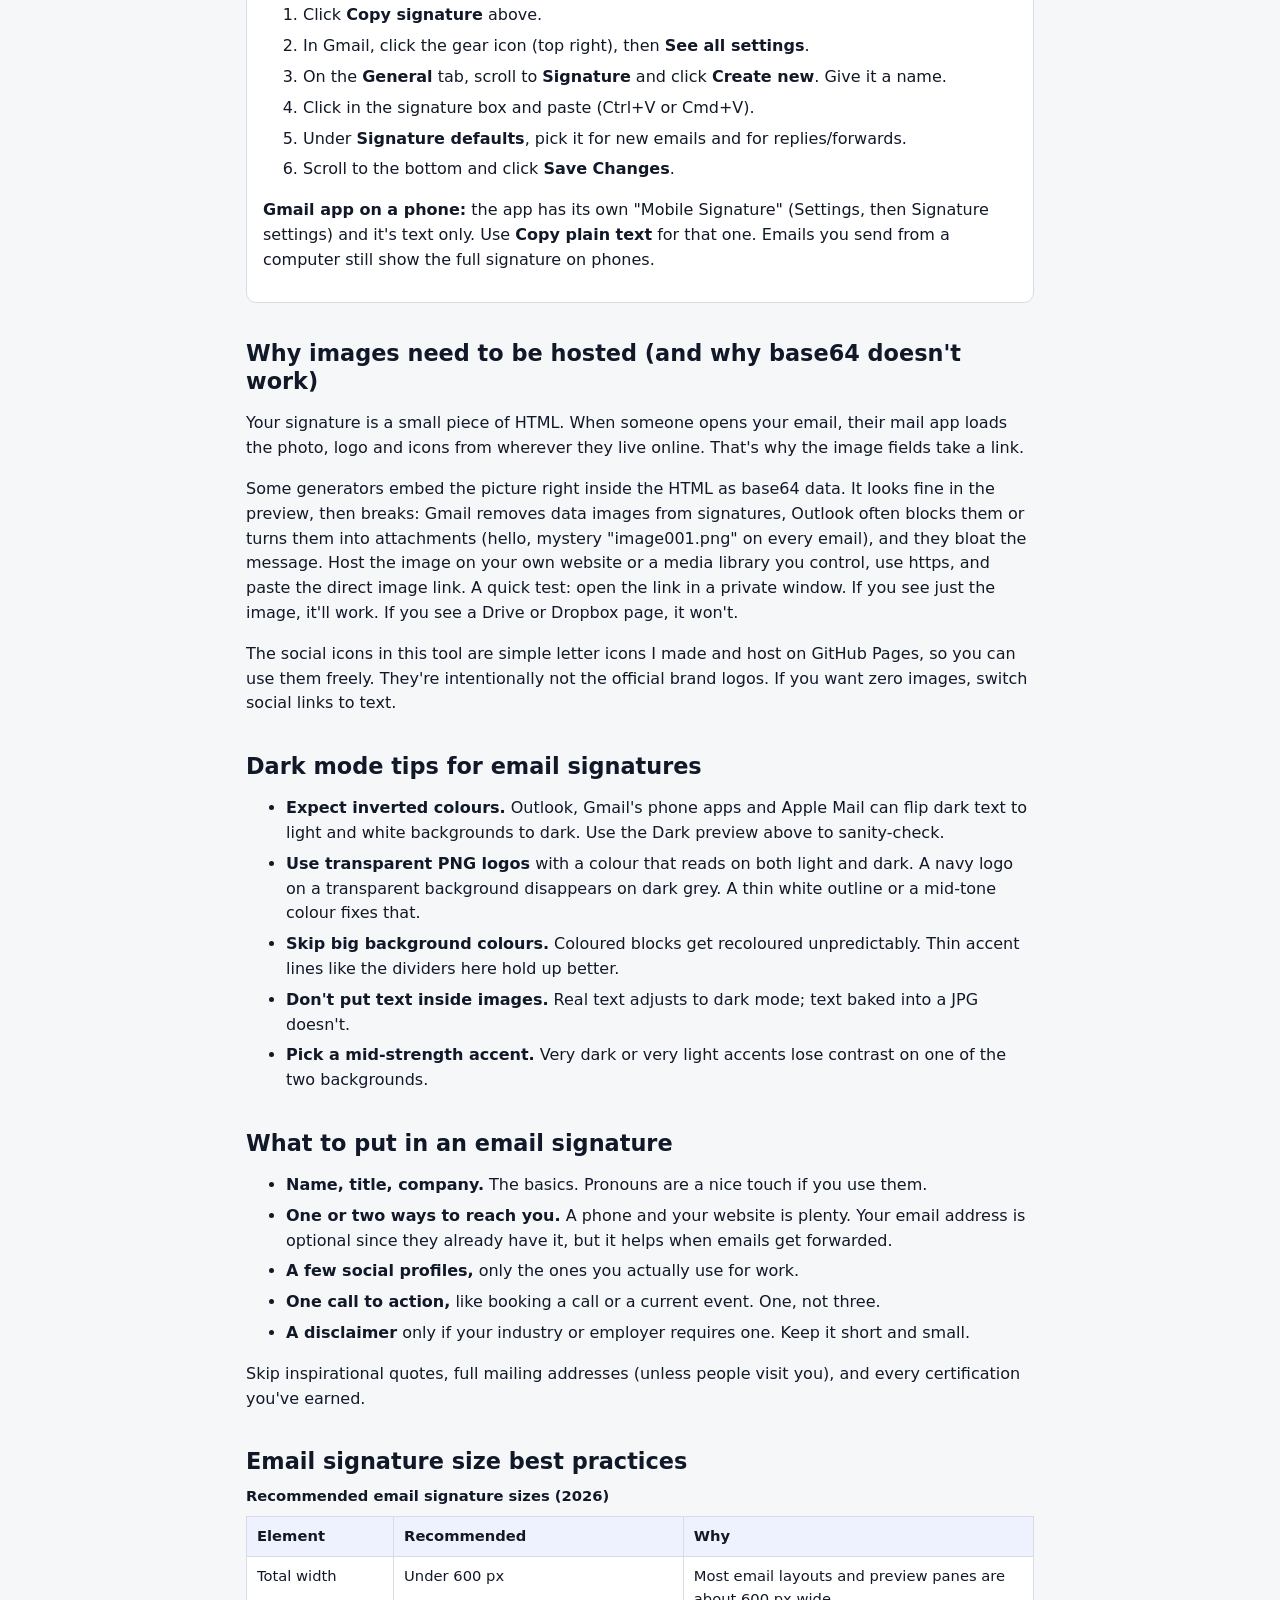
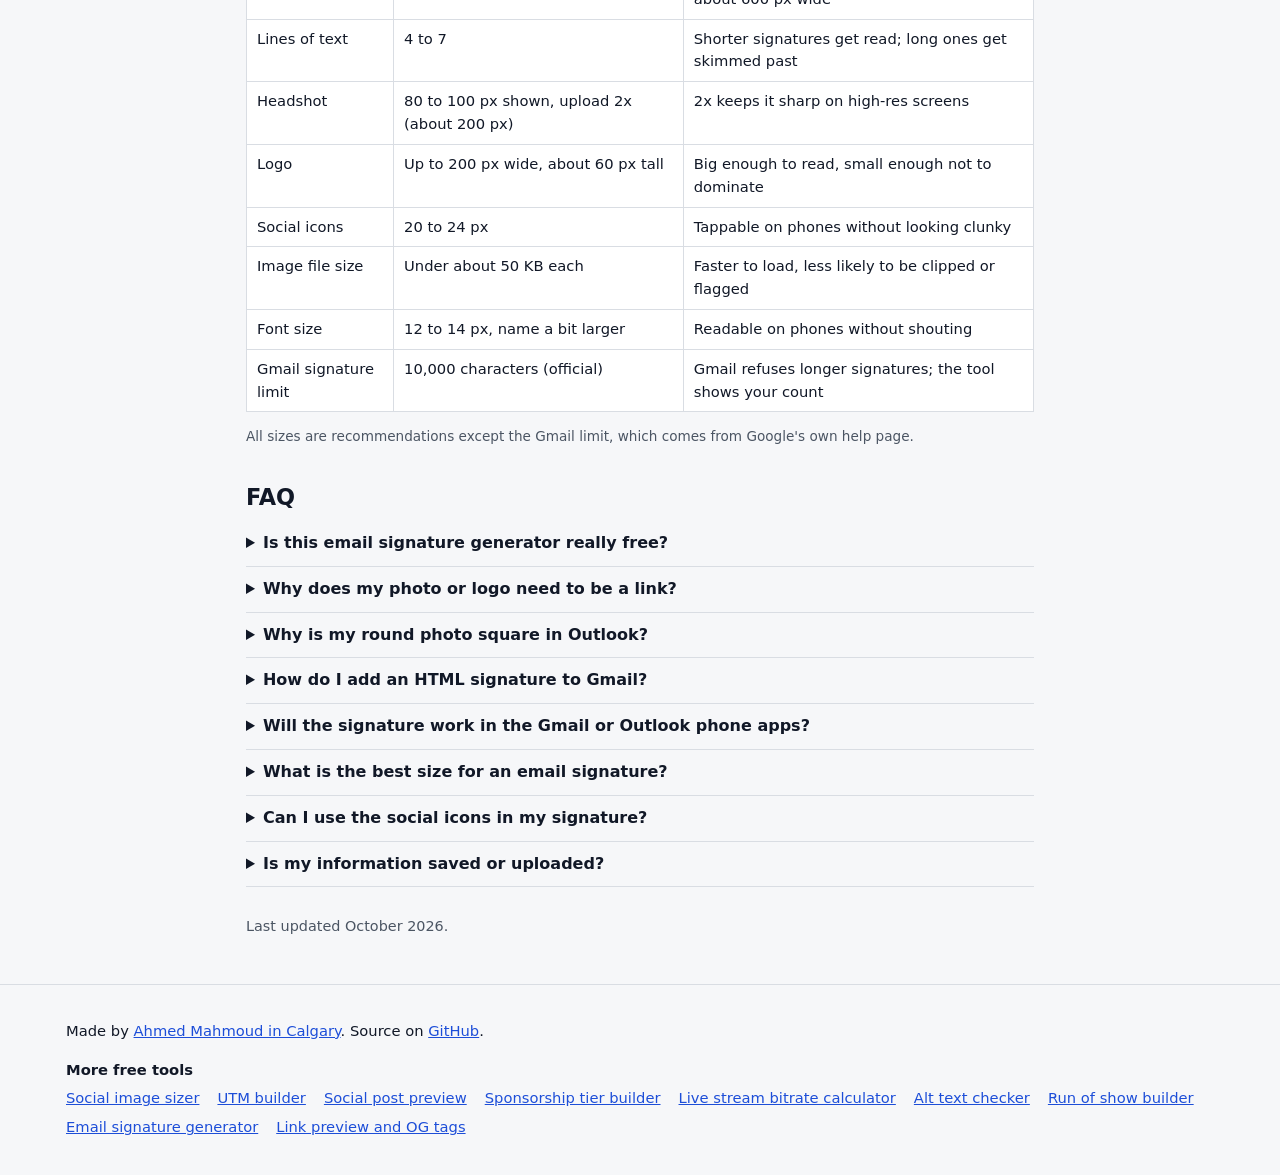
==== commit 311abcc9: "move to lab.zalastack.com" ====
--- a/index.html
+++ b/index.html
@@ -5,7 +5,7 @@
 <meta name="viewport" content="width=device-width, initial-scale=1">
 <title>Free Email Signature Generator for Gmail and Outlook</title>
 <meta name="description" content="Free email signature generator. Make an HTML signature for Gmail, Outlook and Apple Mail. 8 templates, no watermark, no sign-up, nothing uploaded.">
-<link rel="canonical" href="https://mizoz.github.io/email-signature/">
+<link rel="canonical" href="https://lab.zalastack.com/email-signature/">
 <meta name="theme-color" content="#2563eb" media="(prefers-color-scheme: light)">
 <meta name="theme-color" content="#0f172a" media="(prefers-color-scheme: dark)">
 <meta name="color-scheme" content="light dark">
@@ -14,15 +14,15 @@
 <meta property="og:type" content="website">
 <meta property="og:title" content="Free Email Signature Generator (no watermark, no sign-up)">
 <meta property="og:description" content="Make an HTML email signature for Gmail, Outlook and Apple Mail. Copy, paste, done.">
-<meta property="og:url" content="https://mizoz.github.io/email-signature/">
-<meta property="og:image" content="https://mizoz.github.io/email-signature/og.png">
+<meta property="og:url" content="https://lab.zalastack.com/email-signature/">
+<meta property="og:image" content="https://lab.zalastack.com/email-signature/og.png">
 <meta property="og:image:width" content="1200">
 <meta property="og:image:height" content="630">
 <meta property="og:image:alt" content="Email Signature Generator: free HTML signatures for Gmail, Outlook and Apple Mail">
 <meta name="twitter:card" content="summary_large_image">
 <meta name="twitter:title" content="Free Email Signature Generator (no watermark, no sign-up)">
 <meta name="twitter:description" content="Make an HTML email signature for Gmail, Outlook and Apple Mail. Copy, paste, done.">
-<meta name="twitter:image" content="https://mizoz.github.io/email-signature/og.png">
+<meta name="twitter:image" content="https://lab.zalastack.com/email-signature/og.png">
 
 <link rel="stylesheet" href="style.css">
 
@@ -33,14 +33,14 @@
     {
       "@type": "WebApplication",
       "name": "Email Signature Generator",
-      "url": "https://mizoz.github.io/email-signature/",
+      "url": "https://lab.zalastack.com/email-signature/",
       "description": "Free email signature generator for Gmail, Outlook and Apple Mail. Table-based HTML signatures with 8 templates, a plain-text version, no watermark and no sign-up. Runs entirely in the browser.",
       "applicationCategory": "BusinessApplication",
       "operatingSystem": "Any",
       "isAccessibleForFree": true,
       "datePublished": "2026-10-21",
       "offers": {"@type": "Offer", "price": "0", "priceCurrency": "CAD"},
-      "author": {"@type":"Person","name":"Ahmed Mahmoud","url":"https://mizoz.github.io/","jobTitle":"Founder, FirstShow","address":{"@type":"PostalAddress","addressLocality":"Calgary","addressRegion":"AB","addressCountry":"CA"},"sameAs":["https://github.com/mizoz","https://www.linkedin.com/in/ahmed-m-82ba28169/","https://firstshow.ca"]}
+      "author": {"@type":"Person","name":"Ahmed Mahmoud","url":"https://lab.zalastack.com/","jobTitle":"Founder, FirstShow","address":{"@type":"PostalAddress","addressLocality":"Calgary","addressRegion":"AB","addressCountry":"CA"},"sameAs":["https://github.com/mizoz","https://www.linkedin.com/in/ahmed-m-82ba28169/","https://firstshow.ca"]}
     },
     {
       "@type": "HowTo",
@@ -439,18 +439,18 @@
 
 <footer class="foot">
   <div class="wrap">
-    <p>Made by <a href="https://mizoz.github.io/">Ahmed Mahmoud in Calgary</a>. Source on <a href="https://github.com/mizoz/email-signature">GitHub</a>.</p>
+    <p>Made by <a href="https://lab.zalastack.com/">Ahmed Mahmoud in Calgary</a>. Source on <a href="https://github.com/mizoz/email-signature">GitHub</a>.</p>
     <p class="more-h">More free tools</p>
     <ul class="more">
-      <li><a href="https://mizoz.github.io/social-image-sizer/">Social image sizer</a></li>
-      <li><a href="https://mizoz.github.io/utm-builder/">UTM builder</a></li>
-      <li><a href="https://mizoz.github.io/post-preview/">Social post preview</a></li>
-      <li><a href="https://mizoz.github.io/sponsorship-builder/">Sponsorship tier builder</a></li>
-      <li><a href="https://mizoz.github.io/stream-calc/">Live stream bitrate calculator</a></li>
-      <li><a href="https://mizoz.github.io/alt-text-checker/">Alt text checker</a></li>
-      <li><a href="https://mizoz.github.io/run-of-show/">Run of show builder</a></li>
-      <li><a href="https://mizoz.github.io/email-signature/" aria-current="page">Email signature generator</a></li>
-      <li><a href="https://mizoz.github.io/og-preview/">Link preview and OG tags</a></li>
+      <li><a href="https://lab.zalastack.com/social-image-sizer/">Social image sizer</a></li>
+      <li><a href="https://lab.zalastack.com/utm-builder/">UTM builder</a></li>
+      <li><a href="https://lab.zalastack.com/post-preview/">Social post preview</a></li>
+      <li><a href="https://lab.zalastack.com/sponsorship-builder/">Sponsorship tier builder</a></li>
+      <li><a href="https://lab.zalastack.com/stream-calc/">Live stream bitrate calculator</a></li>
+      <li><a href="https://lab.zalastack.com/alt-text-checker/">Alt text checker</a></li>
+      <li><a href="https://lab.zalastack.com/run-of-show/">Run of show builder</a></li>
+      <li><a href="https://lab.zalastack.com/email-signature/" aria-current="page">Email signature generator</a></li>
+      <li><a href="https://lab.zalastack.com/og-preview/">Link preview and OG tags</a></li>
     </ul>
   </div>
 </footer>
